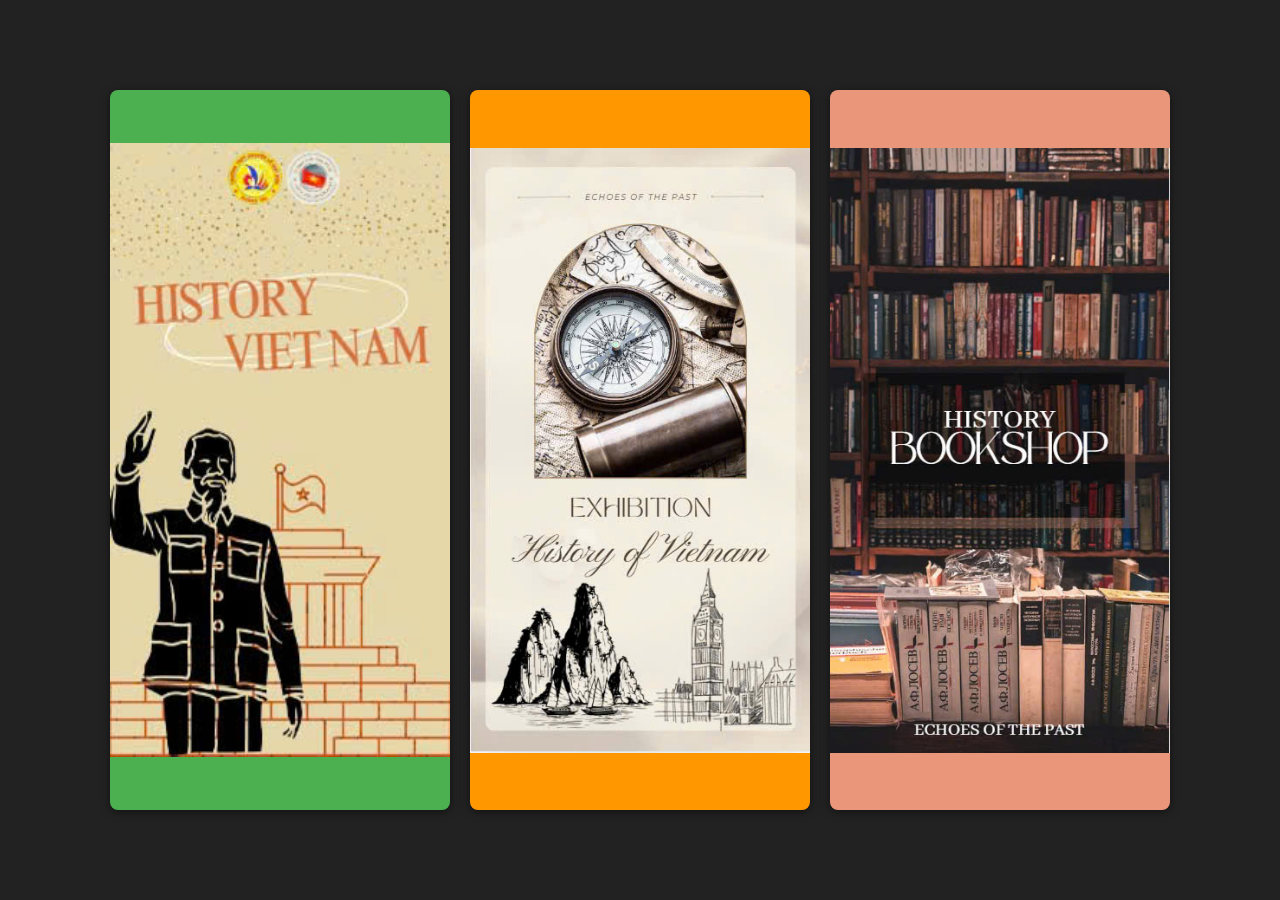
==== index.html @ 6e419da4 "update" ====
<!DOCTYPE html>
<html lang="en">
<head>
    <meta charset="UTF-8">
    <meta name="viewport" content="width=device-width, initial-scale=1.0">
    <title>The Echoes Of The Past</title>
    <link rel="stylesheet" href="assets/css/index.css">
    <script>
    </script>
</head>
<body>
    <div class="timeline"> 
        <div class="section lsvn" style="background-image: url(assets/image/1.jpg); background-size: contain; background-position: center; background-repeat: no-repeat;">
            <a href="assets/pages/categories.html?data=lsvn" class="dir" >
                <!-- <div class="image-holder" >
                    <img src="assets/image/anhcovn.jpg" alt="Lịch sử Việt Nam">
                </div>
                <div class="content">Lịch sử Việt Nam</div> -->
            </a>
        </div>

        <!--<div class="section lsqt" style = "background-image: url(assets/image/2.jpg); background-size: contain; background-position: center; background-repeat: no-repeat;">
            <a class="dir" href="assets/pages/ls.html?data=lsqt" >
                <div class="image-holder">
                    <img src="assets/image/clqd.jpg" alt="Lịch sử Quảng Trị">
                </div>
                <div class="content">Lịch sử Quảng Trị</div> 
            </a>
        </div>-->

        <div class="section tlls" style = "background-image: url(assets/image/3.jpg); background-size: contain; background-position: center; background-repeat: no-repeat;">
            <a class="dir" href="assets/pages/museum.html" >
                <!-- <div class="image-holder">
                    <img src="assets/image/clqd2.jpg" alt="Triển Lãm Lịch Sử">
                </div>
                <div class="content">Triển Lãm Lịch Sử</div> -->
            </a>
        </div>

        <div class="section shop" style = "background-image: url(assets/image/4.jpg); background-size: contain; background-position: center; background-repeat: no-repeat;">
            <a class="dir" href="assets/pages/store.html" >
                <!-- <div class="image-holder">
                    <img src="assets/image/cart.jpg" alt="Mua bán sách">
                </div>
                <div class="content">Mua bán sách</div> -->
            </a>
        </div>
    </div>
</body>
</html>
---- assets/css/index.css ----
/* Body styling */
body {
    margin: 0;
    background-color: #222; /* Màu nền */
    color: white; /* Màu chữ */
    font-family: 'Open Sans', sans-serif;
    display: flex; /* Sử dụng Flexbox để căn giữa timeline */
    justify-content: center; /* Căn giữa theo chiều ngang */
    align-items: center; /* Căn giữa theo chiều dọc */
    height: 100vh; /* Chiều cao bằng 100% của viewport */
}

/* Timeline styling */
.timeline {
    display: flex; /* Thiết lập Flexbox cho cuộn ngang */
    overflow-x: auto; /* Cho phép cuộn ngang nếu cần */
    padding: 20px; /* Khoảng cách xung quanh */
    height: 80vh; /* Chiều cao của timeline */
    scroll-snap-type: x mandatory; /* Thêm hiệu ứng cuộn snapping */
    justify-content: center; /* Căn giữa các phần tử bên trong */
}

/* Section styling */
.section {
    min-width: 300px; /* Đặt chiều rộng tối thiểu */
    max-width: 300px; /* Đặt chiều rộng tối đa */
    margin: 0 10px; /* Khoảng cách giữa các phần */
    padding: 20px; /* Khoảng cách bên trong */
    border-radius: 8px; /* Bo góc */
    box-shadow: 0 2px 10px rgba(0, 0, 0, 0.5); /* Đổ bóng */
    text-align: center; /* Căn giữa nội dung */
    font-size: 2em; /* Kích thước chữ */
    transition: transform 0.3s ease-in-out; /* Hiệu ứng hover */
    scroll-snap-align: center; /* Căn giữa mỗi phần khi cuộn */
}

/* Hover effect */
.section:hover {
    transform: scale(1.05); /* Phóng to khi hover */
}

/* Link styling */
.section .dir {
    display: block;
    text-decoration: none;
    color: white;
    height: 100%;
}

/* Background colors for each section */
.lsvn {
    background-color: #4CAF50; /* Xanh lá */
}

.lsqt {
    background-color: #2196F3; /* Xanh dương */
}

.tlls {
    background-color: #FF9800; /* Cam */
}

.shop {
    background-color: darksalmon;
}

/* Note styling */
.note {
    margin-top: 10px;
    font-size: 1.2em; /* Kích thước chữ ghi chú */
    color: #FFD700; /* Màu vàng cho ghi chú */
}

/* Image styling */
.section img {
    border-radius: 50%; /* Bo tròn ảnh */
    height: 200px; /* Chiều cao cố định của ảnh */
    width: 200px; /* Chiều rộng cố định của ảnh */
    object-fit: cover; /* Ảnh lấp đầy khung mà không bị méo */
    margin: 0 auto; /* Căn giữa */
    display: block; /* Đảm bảo ảnh là block để căn giữa */
    box-shadow: 0 10px 30px rgb(0 0 0 / 15%), 0 1px 4px rgb(0 0 0 / 15%), 0 1px 0 rgb(0 0 0 / 7%);
}

/* Media queries for smaller screens */
@media screen and (max-width: 700px) {
    h1 {
        font-size: 2em;
    }
    .section {
        font-size: 1.5em;
        min-width: 200px; /* Giảm kích thước tối thiểu */
        max-width: 200px; /* Đảm bảo khung nhỏ hơn trên màn hình bé */
    }
    .section img {
        width: 100px; /* Kích thước ảnh nhỏ hơn */
        height: 100px;
    }
}

/* Modal popup styling */
.modal-popup {
    display: none; /* Ẩn mặc định */
    position: fixed;
    z-index: 1000;
    left: 0;
    top: 0;
    width: 100%;
    height: 100%;
    background-color: rgba(0, 0, 0, 0.8); /* Màu nền tối */
    display: flex; /* Căn giữa popup */
    justify-content: center; /* Căn giữa ngang */
    align-items: center; /* Căn giữa dọc */
}

/* Modal content styling */
.modal-content {
    background-color: #fff;
    border-radius: 8px;
    padding: 20px;
    position: relative;
    max-width: 600px;
    width: 90%;
    text-align: center;
}

.modal-content img {
    max-width: 100%;
    border-radius: 5px;
}

/* Close button styling */
.close-btn {
    position: absolute;
    top: 10px;
    right: 15px;
    cursor: pointer;
    font-size: 2em;
    color: #000;
}
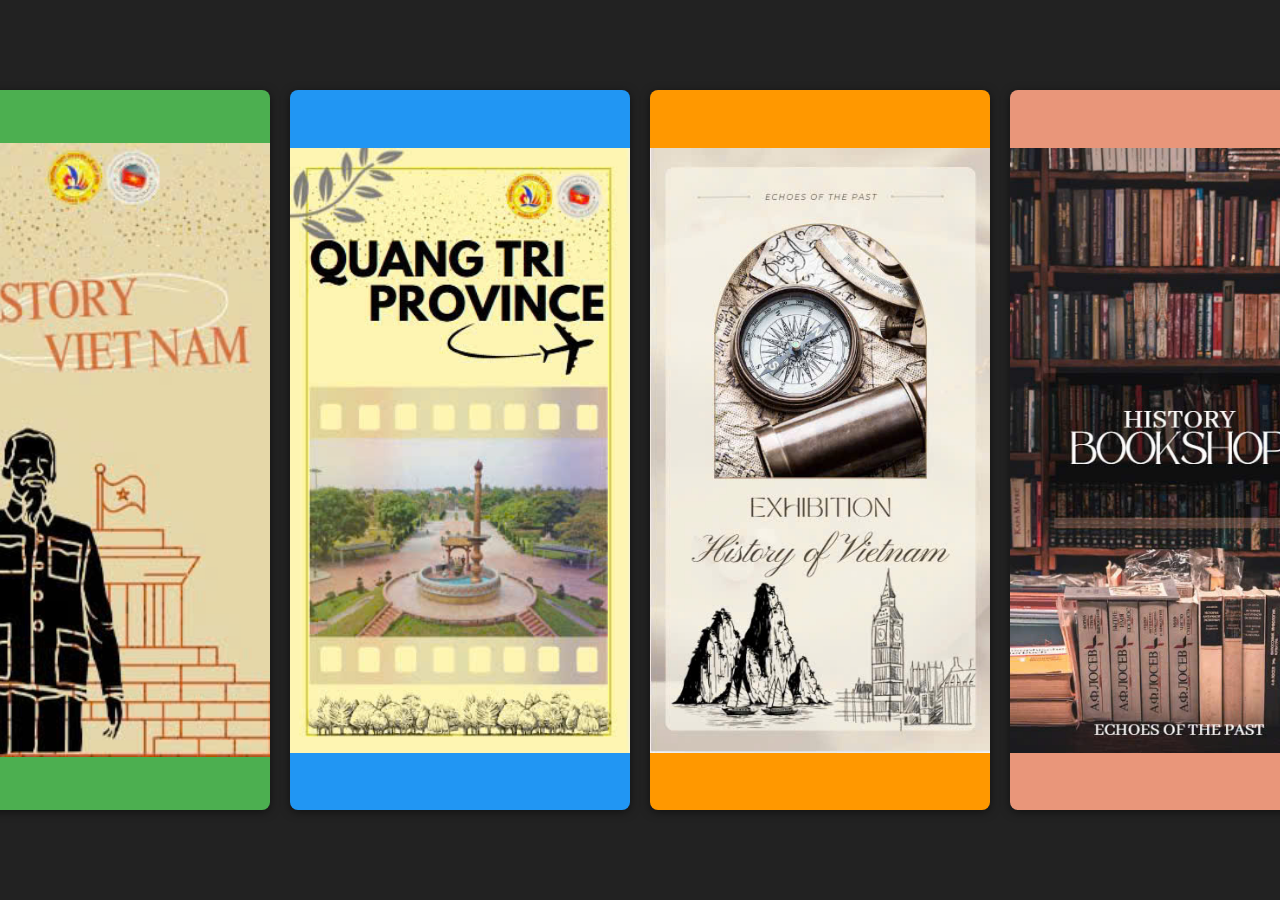
==== commit 5b0ec1a6: "new lsqt" ====
--- a/index.html
+++ b/index.html
@@ -19,14 +19,14 @@
             </a>
         </div>
 
-        <!--<div class="section lsqt" style = "background-image: url(assets/image/2.jpg); background-size: contain; background-position: center; background-repeat: no-repeat;">
-            <a class="dir" href="assets/pages/ls.html?data=lsqt" >
-                <div class="image-holder">
+        <div class="section lsqt" style = "background-image: url(assets/image/2.jpg); background-size: contain; background-position: center; background-repeat: no-repeat;">
+            <a class="dir" href="assets/pages/lsqt.html" >
+                <!-- <div class="image-holder">
                     <img src="assets/image/clqd.jpg" alt="Lịch sử Quảng Trị">
                 </div>
-                <div class="content">Lịch sử Quảng Trị</div> 
+                <div class="content">Lịch sử Quảng Trị</div>  -->
             </a>
-        </div>-->
+        </div>
 
         <div class="section tlls" style = "background-image: url(assets/image/3.jpg); background-size: contain; background-position: center; background-repeat: no-repeat;">
             <a class="dir" href="assets/pages/museum.html" >
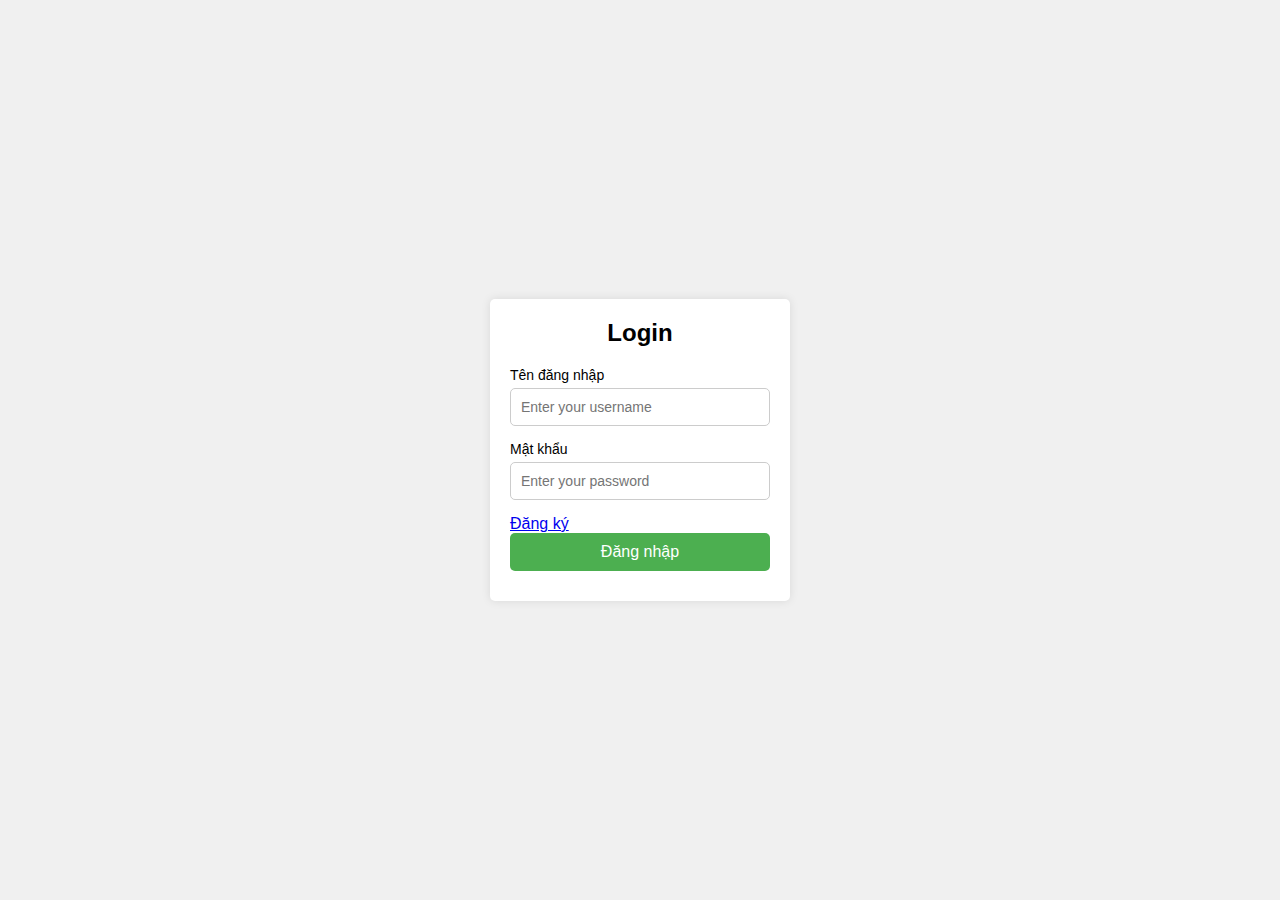
==== commit 64e04582: "update register" ====
--- a/index.html
+++ b/index.html
@@ -3,33 +3,54 @@
 <head>
     <meta charset="UTF-8">
     <meta name="viewport" content="width=device-width, initial-scale=1.0">
-    <title>The Echoes Of The Past</title>
+    <title>Echoes Of The Past</title>
     <link rel="stylesheet" href="assets/css/index.css">
+    <script src="https://code.jquery.com/jquery-3.6.0.min.js"></script> <!-- Thêm jQuery nếu chưa có -->
     <script>
+        // Kiểm tra trạng thái đăng nhập
+        window.onload = function() {
+            const isLoggedIn = localStorage.getItem('isLoggedIn');
+            if (!isLoggedIn || isLoggedIn !== 'true') {
+                // Nếu chưa đăng nhập, chuyển hướng về trang đăng nhập
+                window.location.href = "assets/pages/login.html"; // Đường dẫn đến trang đăng nhập
+            }
+        }
+
+        // Xử lý sự kiện đăng xuất
+        function handleLogout() {
+            // Xóa thông tin phiên làm việc (nếu có)
+            localStorage.removeItem('isLoggedIn'); // Xóa trạng thái đăng nhập
+
+            // Chuyển hướng về trang đăng nhập
+            window.location.href = "assets/pages/login.html"; // Đường dẫn đến trang đăng nhập
+        }
     </script>
 </head>
 <body>
-    <div class="timeline"> 
+
+    <div class="timeline">
+        <button id="logoutButton" onclick="handleLogout()">Đăng xuất</button>
+        
         <div class="section lsvn" style="background-image: url(assets/image/1.jpg); background-size: contain; background-position: center; background-repeat: no-repeat;">
-            <a href="assets/pages/categories.html?data=lsvn" class="dir" >
-                <!-- <div class="image-holder" >
+            <a href="assets/pages/categories.html?data=lsvn" class="dir">
+                <!-- <div class="image-holder">
                     <img src="assets/image/anhcovn.jpg" alt="Lịch sử Việt Nam">
                 </div>
                 <div class="content">Lịch sử Việt Nam</div> -->
             </a>
         </div>
 
-        <div class="section lsqt" style = "background-image: url(assets/image/2.jpg); background-size: contain; background-position: center; background-repeat: no-repeat;">
-            <a class="dir" href="assets/pages/lsqt.html" >
+        <div class="section lsqt" style="background-image: url(assets/image/2.jpg); background-size: contain; background-position: center; background-repeat: no-repeat;">
+            <a class="dir" href="assets/pages/lsqt.html">
                 <!-- <div class="image-holder">
                     <img src="assets/image/clqd.jpg" alt="Lịch sử Quảng Trị">
                 </div>
-                <div class="content">Lịch sử Quảng Trị</div>  -->
+                <div class="content">Lịch sử Quảng Trị</div> -->
             </a>
         </div>
 
-        <div class="section tlls" style = "background-image: url(assets/image/3.jpg); background-size: contain; background-position: center; background-repeat: no-repeat;">
-            <a class="dir" href="assets/pages/museum.html" >
+        <div class="section tlls" style="background-image: url(assets/image/3.jpg); background-size: contain; background-position: center; background-repeat: no-repeat;">
+            <a class="dir" href="assets/pages/museum.html">
                 <!-- <div class="image-holder">
                     <img src="assets/image/clqd2.jpg" alt="Triển Lãm Lịch Sử">
                 </div>
@@ -37,8 +58,8 @@
             </a>
         </div>
 
-        <div class="section shop" style = "background-image: url(assets/image/4.jpg); background-size: contain; background-position: center; background-repeat: no-repeat;">
-            <a class="dir" href="assets/pages/store.html" >
+        <div class="section shop" style="background-image: url(assets/image/4.jpg); background-size: contain; background-position: center; background-repeat: no-repeat;">
+            <a class="dir" href="assets/pages/store.html">
                 <!-- <div class="image-holder">
                     <img src="assets/image/cart.jpg" alt="Mua bán sách">
                 </div>
--- a/assets/css/index.css
+++ b/assets/css/index.css
@@ -138,3 +138,20 @@
     font-size: 2em;
     color: #000;
 }
+#logoutButton {
+    position: absolute; /* Đặt vị trí tuyệt đối */
+    top: 20px; /* Cách từ trên xuống 20px */
+    right: 20px; /* Cách từ bên phải vào 20px */
+    background-color: #ff4d4d; /* Màu nền cho nút */
+    color: white; /* Màu chữ */
+    border: none; /* Không có viền */
+    padding: 10px 15px; /* Khoảng cách bên trong */
+    border-radius: 5px; /* Bo góc */
+    cursor: pointer; /* Hiển thị con trỏ khi di chuột */
+    font-size: 16px; /* Kích thước chữ */
+    transition: background-color 0.3s; /* Hiệu ứng chuyển màu nền */
+}
+
+#logoutButton:hover {
+    background-color: #ff1a1a; /* Màu nền khi di chuột lên nút */
+}
